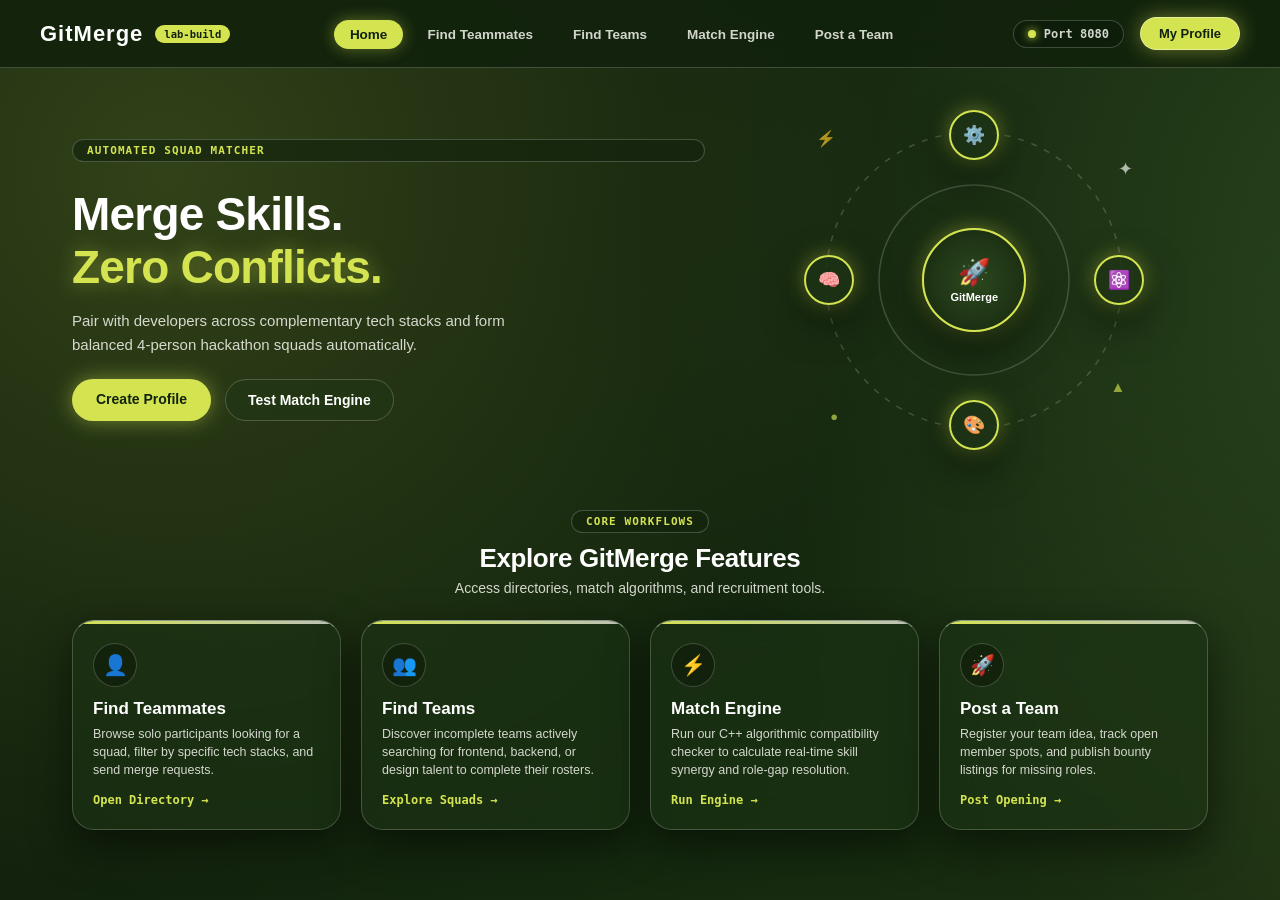
==== frontend/index.html @ 4eda2b62 "Frontend Design 1" ====
<!DOCTYPE html>
<html lang="en">
<head>
    <meta charset="UTF-8">
    <meta name="viewport" content="width=device-width, initial-scale=1.0">
    <title>GitMerge | Hub</title>
    <link rel="stylesheet" href="css/style.css">
    <link rel="stylesheet" href="css/navbar.css">
    <link rel="stylesheet" href="css/cards.css">
</head>
<body>
    <header class="navbar">
        <div class="nav-brand">
            <a href="index.html" class="brand-title">GitMerge</a>
            <span class="brand-badge">lab-build</span>
        </div>
        <ul class="nav-links">
            <li><a href="index.html" class="nav-item active">Home</a></li>
            <li><a href="pages/find-teammates.html" class="nav-item">Find Teammates</a></li>
            <li><a href="pages/find-teams.html" class="nav-item">Find Teams</a></li>
            <li><a href="pages/match-engine.html" class="nav-item">Match Engine</a></li>
            <li><a href="pages/create-squad.html" class="nav-item">Post a Team</a></li>
        </ul>
        <div class="nav-right">
            <span class="engine-status"><span class="pulse-dot"></span>Port 8080</span>
            <a href="pages/profile.html" class="btn-profile-link">My Profile</a>
        </div>
    </header>

    <!-- Hero Section -->
    <section class="hero-orbit-section">
        <div class="hero-text-content">
            <span class="directory-badge">Automated Squad Matcher</span>
            <h1 class="hero-title">Merge Skills.<br><span class="highlight-lime">Zero Conflicts.</span></h1>
            <p class="hero-desc">
                Pair with developers across complementary tech stacks and form balanced 4-person hackathon squads automatically.
            </p>
            <div class="hero-actions">
                <a href="pages/profile.html" class="btn-hero-primary">Create Profile</a>
                <a href="pages/match-engine.html" class="btn-hero-secondary">Test Match Engine</a>
            </div>
        </div>

        <div class="orbit-stage" id="orbitStage">
            <div class="floating-particle p1">⚡</div>
            <div class="floating-particle p2">✦</div>
            <div class="floating-particle p3">●</div>
            <div class="floating-particle p4">▲</div>

            <div class="orbit-center">
                <div class="center-core">
                    <span class="core-icon">🚀</span>
                    <span class="core-label">GitMerge</span>
                </div>
                <div class="center-pulse"></div>
            </div>

            <!-- Explicit inline fill="none" prevents black circle bug -->
            <svg class="orbit-svg-tracks" viewBox="0 0 360 360" width="360" height="360" style="fill: none;">
                <circle class="track-circle track-outer" cx="180" cy="180" r="148" fill="none"></circle>
                <circle class="track-circle track-inner" cx="180" cy="180" r="95" fill="none"></circle>
            </svg>

            <div class="orbit-ring" id="orbitRing">
                <div class="orbit-node node-1">
                    <span class="node-icon">⚙️</span>
                    <span class="node-tooltip">C++ Backend</span>
                </div>
                <div class="orbit-node node-2">
                    <span class="node-icon">⚛️</span>
                    <span class="node-tooltip">Frontend Dev</span>
                </div>
                <div class="orbit-node node-3">
                    <span class="node-icon">🎨</span>
                    <span class="node-tooltip">UI/UX Design</span>
                </div>
                <div class="orbit-node node-4">
                    <span class="node-icon">🧠</span>
                    <span class="node-tooltip">AI / ML</span>
                </div>
            </div>
        </div>
    </section>

    <!-- 4 Feature Shortcuts Section -->
    <section class="shortcuts-section">
        <header class="shortcuts-header">
            <span class="directory-badge">Core Workflows</span>
            <h2>Explore GitMerge Features</h2>
            <p>Access directories, match algorithms, and recruitment tools.</p>
        </header>

        <div class="shortcuts-grid">
            <a href="pages/find-teammates.html" class="shortcut-card">
                <div>
                    <div class="shortcut-icon-bubble">👤</div>
                    <h3 class="shortcut-title">Find Teammates</h3>
                    <p class="shortcut-desc">Browse solo participants looking for a squad, filter by specific tech stacks, and send merge requests.</p>
                </div>
                <span class="shortcut-action-link">Open Directory &rarr;</span>
            </a>

            <a href="pages/find-teams.html" class="shortcut-card">
                <div>
                    <div class="shortcut-icon-bubble">👥</div>
                    <h3 class="shortcut-title">Find Teams</h3>
                    <p class="shortcut-desc">Discover incomplete teams actively searching for frontend, backend, or design talent to complete their rosters.</p>
                </div>
                <span class="shortcut-action-link">Explore Squads &rarr;</span>
            </a>

            <a href="pages/match-engine.html" class="shortcut-card">
                <div>
                    <div class="shortcut-icon-bubble">⚡</div>
                    <h3 class="shortcut-title">Match Engine</h3>
                    <p class="shortcut-desc">Run our C++ algorithmic compatibility checker to calculate real-time skill synergy and role-gap resolution.</p>
                </div>
                <span class="shortcut-action-link">Run Engine &rarr;</span>
            </a>

            <a href="pages/create-squad.html" class="shortcut-card">
                <div>
                    <div class="shortcut-icon-bubble">🚀</div>
                    <h3 class="shortcut-title">Post a Team</h3>
                    <p class="shortcut-desc">Register your team idea, track open member spots, and publish bounty listings for missing roles.</p>
                </div>
                <span class="shortcut-action-link">Post Opening &rarr;</span>
            </a>
        </div>
    </section>

    <script src="js/config.js"></script>
    <script>
        document.addEventListener("DOMContentLoaded", () => {
            const stage = document.getElementById("orbitStage");
            if (stage) {
                window.addEventListener("mousemove", (e) => {
                    const x = (window.innerWidth / 2 - e.pageX) / 45;
                    const y = (window.innerHeight / 2 - e.pageY) / 45;
                    stage.style.transform = `perspective(1000px) rotateY(${-x}deg) rotateX(${y}deg)`;
                });
                window.addEventListener("mouseleave", () => {
                    stage.style.transform = `perspective(1000px) rotateY(0deg) rotateX(0deg)`;
                });
            }
        });
    </script>
</body>
</html>
---- frontend/css/style.css ----
/* frontend/css/style.css */

* {
    margin: 0;
    padding: 0;
    box-sizing: border-box;
    font-family: -apple-system, BlinkMacSystemFont, "Plus Jakarta Sans", "Segoe UI", Roboto, sans-serif;
    transition: background-color 0.2s ease, border-color 0.2s ease, transform 0.2s ease, box-shadow 0.2s ease;
}

:root {
    --c-forest: #304E21;
    --c-forest-dark: #162C10;
    --c-lime: #D4E451;
    --c-white: #FFFFFF;
    --c-offwhite: #F4F6EE;

    /* Elevated translucent surfaces */
    --bg-main: #12220D;
    --bg-glass-card: rgba(28, 52, 20, 0.55);
    --bg-glass-hover: rgba(38, 70, 28, 0.7);
    --bg-glass-input: rgba(16, 32, 11, 0.7);

    /* Text */
    --text-primary: #FFFFFF;
    --text-dark: #12220D;
    --text-muted: rgba(244, 246, 238, 0.85);
    --text-dim: rgba(244, 246, 238, 0.55);

    /* Borders & Shadows */
    --border-glass: rgba(255, 255, 255, 0.2);
    --border-glass-top: rgba(255, 255, 255, 0.5);
    --border-hover: rgba(212, 228, 81, 0.75);

    --shadow-card: 0 16px 40px rgba(4, 10, 3, 0.65);
    --shadow-card-hover: 0 24px 50px rgba(4, 10, 3, 0.8), 0 0 20px rgba(212, 228, 81, 0.35);
    --glow-lime: 0 0 20px rgba(212, 228, 81, 0.45);
}

body {
    background-color: var(--bg-main);
    background-image: 
        radial-gradient(circle at 10% 15%, rgba(212, 228, 81, 0.16) 0px, transparent 40%),
        radial-gradient(circle at 85% 20%, rgba(48, 78, 33, 0.75) 0px, transparent 45%),
        radial-gradient(circle at 50% 85%, rgba(22, 44, 16, 0.98) 0px, transparent 60%),
        radial-gradient(circle at 90% 85%, rgba(212, 228, 81, 0.14) 0px, transparent 45%);
    background-attachment: fixed;
    background-size: 130% 130%;
    color: var(--text-primary);
    min-height: 100vh;
    display: flex;
    flex-direction: column;
    overflow-x: hidden;
}

a {
    color: inherit;
    text-decoration: none;
}
---- frontend/css/navbar.css ----
/* frontend/css/navbar.css */

.navbar {
    position: fixed;
    top: 0;
    left: 0;
    width: 100%;
    height: 68px;
    display: flex;
    justify-content: space-between;
    align-items: center;
    padding: 0 40px;
    background: rgba(18, 34, 13, 0.92);
    backdrop-filter: blur(18px);
    -webkit-backdrop-filter: blur(18px);
    border-bottom: 1px solid var(--border-glass);
    z-index: 1000;
}

.nav-brand {
    display: flex;
    align-items: center;
    gap: 12px;
}

.brand-title {
    font-size: 22px;
    font-weight: 900;
    letter-spacing: 1px;
    color: var(--c-white);
    text-decoration: none;
}

.brand-badge {
    font-size: 10.5px;
    font-family: monospace;
    font-weight: 800;
    background: var(--c-lime);
    color: var(--text-dark);
    padding: 3px 9px;
    border-radius: 20px;
}

.nav-links {
    display: flex;
    align-items: center;
    gap: 8px;
    list-style: none;
}

.nav-item {
    font-size: 13.5px;
    font-weight: 700;
    padding: 7px 16px;
    border-radius: 30px;
    color: var(--text-muted);
    text-decoration: none;
}

.nav-item:hover {
    color: var(--c-white);
    background: rgba(255, 255, 255, 0.08);
}

.nav-item.active {
    color: var(--text-dark);
    background: var(--c-lime);
    font-weight: 800;
    box-shadow: 0 0 16px rgba(212, 228, 81, 0.4);
}

.nav-right {
    display: flex;
    align-items: center;
    gap: 16px;
}

.engine-status {
    font-size: 12px;
    font-family: monospace;
    font-weight: 700;
    background: rgba(14, 28, 10, 0.7);
    padding: 6px 14px;
    border-radius: 30px;
    border: 1px solid var(--border-glass);
    color: var(--text-muted);
    display: flex;
    align-items: center;
    gap: 8px;
}

.pulse-dot {
    width: 8px;
    height: 8px;
    background: var(--c-lime);
    border-radius: 50%;
    box-shadow: 0 0 8px var(--c-lime);
}

.btn-profile-link {
    font-size: 13px;
    font-weight: 800;
    padding: 8px 18px;
    border-radius: 30px;
    background: var(--c-lime);
    color: var(--text-dark);
    border: 1px solid rgba(255, 255, 255, 0.4);
    box-shadow: var(--glow-lime);
    text-decoration: none;
}

.btn-profile-link:hover {
    filter: brightness(1.1);
    transform: translateY(-2px);
}
---- frontend/css/cards.css ----
/* frontend/css/cards.css */

/* ========================================================
   HERO ORBITAL SECTION (CLEAN TOP CLEARANCE)
   ======================================================== */
.hero-orbit-section {
    max-width: 1200px;
    width: 100%;
    margin: 0 auto;
    padding: 100px 32px 30px 32px;
    display: grid;
    grid-template-columns: 1.15fr 0.85fr;
    align-items: center;
    gap: 36px;
}

.hero-text-content {
    display: flex;
    flex-direction: column;
    gap: 16px;
    z-index: 2;
}

.hero-title {
    font-size: 46px;
    font-weight: 900;
    line-height: 1.15;
    letter-spacing: -0.8px;
    color: var(--c-white);
}

.highlight-lime {
    color: var(--c-lime);
    text-shadow: var(--glow-lime);
}

.hero-desc {
    font-size: 15px;
    color: var(--text-muted);
    line-height: 1.6;
    max-width: 480px;
}

.hero-actions {
    display: flex;
    gap: 14px;
    margin-top: 6px;
}

.btn-hero-primary {
    background: var(--c-lime);
    color: var(--text-dark);
    font-weight: 800;
    padding: 12px 24px;
    border-radius: 40px;
    box-shadow: var(--glow-lime);
    font-size: 14px;
    text-decoration: none;
    display: inline-block;
}

.btn-hero-primary:hover {
    transform: translateY(-2px) scale(1.02);
}

.btn-hero-secondary {
    background: rgba(31, 54, 21, 0.45);
    backdrop-filter: blur(14px);
    -webkit-backdrop-filter: blur(14px);
    color: var(--c-white);
    border: 1px solid var(--border-glass);
    font-weight: 700;
    padding: 12px 22px;
    border-radius: 40px;
    font-size: 14px;
    text-decoration: none;
    display: inline-block;
}

.btn-hero-secondary:hover {
    border-color: var(--c-lime);
    color: var(--c-lime);
    transform: translateY(-2px);
}

/* Orbit Stage Display */
.orbit-stage {
    position: relative;
    width: 360px;
    height: 360px;
    margin: 0 auto;
    display: flex;
    justify-content: center;
    align-items: center;
    transition: transform 0.15s ease-out;
}

.orbit-svg-tracks {
    position: absolute;
    width: 100%;
    height: 100%;
    pointer-events: none;
}

.track-circle {
    fill: none;
    stroke: rgba(255, 255, 255, 0.18);
    stroke-width: 1.5;
}

.track-outer {
    stroke-dasharray: 6 8;
    animation: trackRotate 60s linear infinite;
    transform-origin: 180px 180px;
}

@keyframes trackRotate {
    100% { transform: rotate(360deg); }
}

.orbit-center {
    position: absolute;
    width: 104px;
    height: 104px;
    border-radius: 50%;
    z-index: 5;
    display: flex;
    justify-content: center;
    align-items: center;
}

.center-core {
    width: 100%;
    height: 100%;
    background: radial-gradient(circle, rgba(48, 78, 33, 0.85), rgba(20, 36, 14, 0.95));
    backdrop-filter: blur(16px);
    border: 2px solid var(--c-lime);
    border-radius: 50%;
    display: flex;
    flex-direction: column;
    justify-content: center;
    align-items: center;
    gap: 3px;
    box-shadow: var(--shadow-card), var(--glow-lime);
    z-index: 6;
}

.core-icon {
    font-size: 26px;
    animation: coreBounce 3s ease-in-out infinite alternate;
}

@keyframes coreBounce {
    0% { transform: translateY(-2px); }
    100% { transform: translateY(2px) scale(1.05); }
}

.core-label {
    font-size: 11px;
    font-weight: 900;
    color: var(--c-white);
}

.center-pulse {
    position: absolute;
    width: 100%;
    height: 100%;
    border-radius: 50%;
    border: 2px solid var(--c-lime);
    opacity: 0.8;
    animation: corePulseRing 3.5s cubic-bezier(0.215, 0.61, 0.355, 1) infinite;
    z-index: 4;
}

@keyframes corePulseRing {
    0% { transform: scale(0.9); opacity: 0.8; }
    100% { transform: scale(1.6); opacity: 0; }
}

.orbit-ring {
    position: absolute;
    width: 100%;
    height: 100%;
    border-radius: 50%;
    animation: ringOrbit 28s linear infinite;
    transform-origin: center center;
}

.orbit-ring:hover {
    animation-play-state: paused;
}

@keyframes ringOrbit {
    0% { transform: rotate(0deg); }
    100% { transform: rotate(360deg); }
}

.orbit-node {
    position: absolute;
    width: 50px;
    height: 50px;
    border-radius: 50%;
    background: rgba(30, 52, 22, 0.6);
    backdrop-filter: blur(14px);
    border: 2px solid var(--c-lime);
    display: flex;
    justify-content: center;
    align-items: center;
    font-size: 18px;
    box-shadow: var(--shadow-card), var(--glow-lime);
    cursor: pointer;
    animation: counterRotate 28s linear infinite;
}

.orbit-ring:hover .orbit-node {
    animation-play-state: paused;
}

@keyframes counterRotate {
    0% { transform: rotate(0deg); }
    100% { transform: rotate(-360deg); }
}

.node-1 { top: 10px; left: calc(50% - 25px); }
.node-2 { top: calc(50% - 25px); right: 10px; }
.node-3 { bottom: 10px; left: calc(50% - 25px); }
.node-4 { top: calc(50% - 25px); left: 10px; }

.node-tooltip {
    position: absolute;
    bottom: -22px;
    background: var(--c-lime);
    color: var(--text-dark);
    font-size: 10px;
    font-weight: 800;
    padding: 2px 7px;
    border-radius: 10px;
    white-space: nowrap;
    opacity: 0;
    transform: translateY(4px);
    pointer-events: none;
    transition: opacity 0.2s, transform 0.2s;
}

.orbit-node:hover {
    background: var(--c-lime);
    transform: scale(1.15) !important;
}

.orbit-node:hover .node-tooltip {
    opacity: 1;
    transform: translateY(0);
}

.floating-particle {
    position: absolute;
    color: var(--c-lime);
    opacity: 0.65;
    pointer-events: none;
    z-index: 1;
}

.p1 { top: 8%; left: 6%; font-size: 16px; }
.p2 { top: 16%; right: 6%; font-size: 18px; color: var(--c-white); }
.p3 { bottom: 10%; left: 10%; font-size: 13px; }
.p4 { bottom: 18%; right: 8%; font-size: 15px; }

/* ========================================================
   SHORTCUTS SECTION (SLIDE 2 OF HOME)
   ======================================================== */
.shortcuts-section {
    max-width: 1200px;
    width: 100%;
    margin: 20px auto 60px auto;
    padding: 0 32px;
}

.shortcuts-header {
    text-align: center;
    margin-bottom: 24px;
}

.shortcuts-header h2 {
    font-size: 26px;
    font-weight: 900;
    color: var(--c-white);
    letter-spacing: -0.4px;
    margin-bottom: 6px;
}

.shortcuts-header p {
    font-size: 14px;
    color: var(--text-muted);
}

.shortcuts-grid {
    display: grid;
    grid-template-columns: repeat(auto-fit, minmax(240px, 1fr));
    gap: 20px;
    width: 100%;
}

.shortcut-card {
    background: var(--bg-glass-card);
    backdrop-filter: blur(16px);
    border: 1px solid var(--border-glass);
    border-top: 1.5px solid var(--border-glass-top);
    border-radius: 22px;
    padding: 22px 20px;
    display: flex;
    flex-direction: column;
    justify-content: space-between;
    min-height: 195px;
    text-decoration: none;
    position: relative;
    overflow: hidden;
    box-shadow: var(--shadow-card);
}

.shortcut-card::before {
    content: '';
    position: absolute;
    top: 0;
    left: 0;
    width: 100%;
    height: 3px;
    background: linear-gradient(90deg, var(--c-lime), rgba(255, 255, 255, 0.7));
}

.shortcut-card:hover {
    background: var(--bg-glass-hover);
    transform: translateY(-5px);
    box-shadow: var(--shadow-card-hover);
    border-color: var(--border-hover);
}

.shortcut-icon-bubble {
    width: 44px;
    height: 44px;
    border-radius: 50%;
    background: rgba(14, 28, 10, 0.65);
    border: 1px solid var(--border-glass);
    display: flex;
    justify-content: center;
    align-items: center;
    font-size: 20px;
    margin-bottom: 12px;
}

.shortcut-title {
    font-size: 17px;
    font-weight: 800;
    color: var(--c-white);
    margin-bottom: 6px;
}

.shortcut-desc {
    font-size: 12.5px;
    color: var(--text-muted);
    line-height: 1.45;
    margin-bottom: 14px;
}

.shortcut-action-link {
    font-size: 12px;
    font-weight: 800;
    color: var(--c-lime);
    display: flex;
    align-items: center;
    gap: 6px;
    font-family: monospace;
}

/* ========================================================
   DIRECTORY FEEDS (FIND TEAMMATES & FIND TEAMS)
   ======================================================== */
.directory-container {
    flex: 1;
    max-width: 1200px;
    width: 100%;
    margin: 0 auto;
    padding: 104px 32px 50px 32px;
}

.directory-header {
    text-align: center;
    margin-bottom: 24px;
}

.directory-badge {
    display: inline-block;
    font-size: 11px;
    font-family: monospace;
    font-weight: 800;
    text-transform: uppercase;
    letter-spacing: 0.1em;
    padding: 4px 14px;
    border-radius: 30px;
    background: rgba(20, 36, 14, 0.7);
    border: 1px solid var(--border-glass);
    color: var(--c-lime);
    margin-bottom: 10px;
}

.directory-header h1 {
    font-size: 30px;
    font-weight: 900;
    color: var(--c-white);
    letter-spacing: -0.5px;
    margin-bottom: 6px;
}

.directory-header p {
    font-size: 14px;
    color: var(--text-muted);
    max-width: 500px;
    margin: 0 auto;
}

.filter-bar {
    display: flex;
    justify-content: center;
    margin-bottom: 32px;
}

.search-wrapper {
    position: relative;
    width: 100%;
    max-width: 520px;
}

.search-icon {
    position: absolute;
    left: 18px;
    top: 50%;
    transform: translateY(-50%);
    font-size: 15px;
    color: var(--c-lime);
    pointer-events: none;
}

.search-input {
    width: 100%;
    padding: 14px 22px 14px 48px;
    background: rgba(18, 34, 12, 0.5);
    backdrop-filter: blur(16px);
    border: 1px solid var(--border-glass);
    border-radius: 40px;
    color: var(--c-white);
    font-size: 14px;
    font-weight: 600;
    outline: none;
    box-shadow: var(--shadow-card);
}

.search-input:focus {
    border-color: var(--c-lime);
    background: rgba(22, 42, 16, 0.75);
    box-shadow: var(--glow-lime);
}

.card-grid {
    display: grid;
    grid-template-columns: repeat(auto-fill, minmax(320px, 1fr));
    gap: 22px;
    width: 100%;
}

/* Solo Dev & Squad Bento Cards */
.card-grid .dev-card,
.card-grid .squad-preview-card,
.dev-card,
.squad-preview-card {
    background: var(--bg-glass-card);
    backdrop-filter: blur(16px);
    -webkit-backdrop-filter: blur(16px);
    border: 1px solid var(--border-glass);
    border-top: 1.5px solid var(--border-glass-top);
    border-radius: 22px;
    padding: 22px 24px;
    box-shadow: var(--shadow-card);
    display: flex;
    flex-direction: column;
    justify-content: space-between;
    min-height: 380px;
    position: relative;
    overflow: hidden;
}

.card-grid .dev-card::before,
.card-grid .squad-preview-card::before,
.dev-card::before,
.squad-preview-card::before {
    content: '';
    position: absolute;
    top: 0;
    left: 0;
    width: 100%;
    height: 3px;
    background: linear-gradient(90deg, var(--c-lime), rgba(255, 255, 255, 0.8));
}

.card-grid .dev-card:hover,
.card-grid .squad-preview-card:hover {
    background: var(--bg-glass-hover);
    transform: translateY(-5px);
    box-shadow: var(--shadow-card-hover);
    border-color: var(--border-hover);
}

.card-top, .squad-top {
    display: flex;
    justify-content: space-between;
    align-items: flex-start;
    margin-bottom: 12px;
}

.avatar-circle {
    width: 44px;
    height: 44px;
    border-radius: 50%;
    background: linear-gradient(135deg, var(--c-lime), rgba(20, 36, 14, 0.9));
    border: 2px solid var(--c-white);
    display: flex;
    justify-content: center;
    align-items: center;
    font-size: 15px;
    font-weight: 900;
    color: var(--text-dark);
}

.status-indicator, .capacity-badge {
    font-size: 11px;
    font-family: monospace;
    font-weight: 800;
    padding: 4px 11px;
    border-radius: 30px;
    background: rgba(14, 28, 10, 0.65);
    border: 1px solid rgba(212, 228, 81, 0.5);
    color: var(--c-lime);
}

.card-name, .squad-name {
    font-size: 20px;
    font-weight: 800;
    color: var(--c-white);
    margin-bottom: 3px;
}

.card-meta, .track-tag {
    font-size: 12px;
    color: var(--text-muted);
    margin-bottom: 10px;
}

.track-tag {
    color: var(--c-lime);
    font-weight: 800;
}

.role-pill {
    display: inline-block;
    font-size: 11px;
    font-weight: 800;
    font-family: monospace;
    padding: 4px 12px;
    background: rgba(16, 32, 12, 0.7);
    border: 1px solid var(--border-glass);
    border-radius: 20px;
    color: var(--c-lime);
    margin-bottom: 12px;
    width: fit-content;
}

.card-bio, .squad-pitch {
    font-size: 13px;
    color: var(--text-muted);
    line-height: 1.5;
    margin-bottom: 14px;
    display: -webkit-box;
    -webkit-line-clamp: 3;
    -webkit-box-orient: vertical;
    overflow: hidden;
}

.card-skills-cloud {
    display: flex;
    flex-wrap: wrap;
    gap: 6px;
    margin-bottom: 14px;
}

.badge-skill {
    font-size: 10.5px;
    font-family: monospace;
    font-weight: 700;
    background: rgba(14, 28, 10, 0.6);
    border: 1px solid var(--border-glass);
    padding: 3px 9px;
    border-radius: 20px;
    color: var(--c-white);
}

.squad-roster-box {
    background: rgba(12, 24, 8, 0.5);
    border: 1px solid var(--border-glass);
    border-radius: 14px;
    padding: 10px 12px;
    margin-bottom: 12px;
}

.box-mini-label {
    display: block;
    font-size: 10px;
    font-family: monospace;
    font-weight: 800;
    text-transform: uppercase;
    color: var(--text-dim);
    margin-bottom: 6px;
}

.roster-avatar-row {
    display: flex;
    flex-wrap: wrap;
    gap: 6px;
}

.roster-chip {
    font-size: 11.5px;
    font-weight: 700;
    color: var(--c-white);
    background: rgba(255, 255, 255, 0.1);
    border: 1px solid var(--border-glass);
    padding: 3px 9px;
    border-radius: 20px;
}

.bounty-alert-card {
    background: rgba(212, 228, 81, 0.08);
    border: 1.5px dashed rgba(212, 228, 81, 0.45);
    border-radius: 16px;
    padding: 12px 14px;
    margin-bottom: 14px;
}

.bounty-header {
    display: flex;
    align-items: center;
    gap: 6px;
    margin-bottom: 3px;
}

.bounty-pulse-dot {
    width: 6px;
    height: 6px;
    border-radius: 50%;
    background: var(--c-lime);
}

.bounty-title {
    font-size: 10.5px;
    font-family: monospace;
    font-weight: 800;
    color: var(--c-lime);
}

.bounty-role {
    font-size: 14px;
    font-weight: 800;
    color: var(--c-white);
    margin-bottom: 6px;
}

.bounty-stack-tags {
    display: flex;
    flex-wrap: wrap;
    gap: 5px;
}

.card-footer, .squad-footer {
    border-top: 1px solid var(--border-glass);
    padding-top: 12px;
    display: flex;
    justify-content: space-between;
    align-items: center;
    margin-top: auto;
}

.card-branch-tag {
    font-size: 11px;
    font-family: monospace;
    color: var(--text-dim);
}

.btn-action {
    background: var(--c-lime);
    color: var(--text-dark);
    border: none;
    padding: 8px 18px;
    border-radius: 30px;
    font-size: 12px;
    font-weight: 800;
    cursor: pointer;
    box-shadow: var(--glow-lime);
}

.btn-action:hover {
    filter: brightness(1.1);
    transform: translateY(-2px) scale(1.03);
}

@media (max-width: 900px) {
    .hero-orbit-section {
        grid-template-columns: 1fr;
        text-align: center;
        padding-top: 85px;
    }
    .hero-desc { margin: 0 auto; }
    .hero-actions { justify-content: center; }
    .orbit-stage { width: 310px; height: 310px; }
}
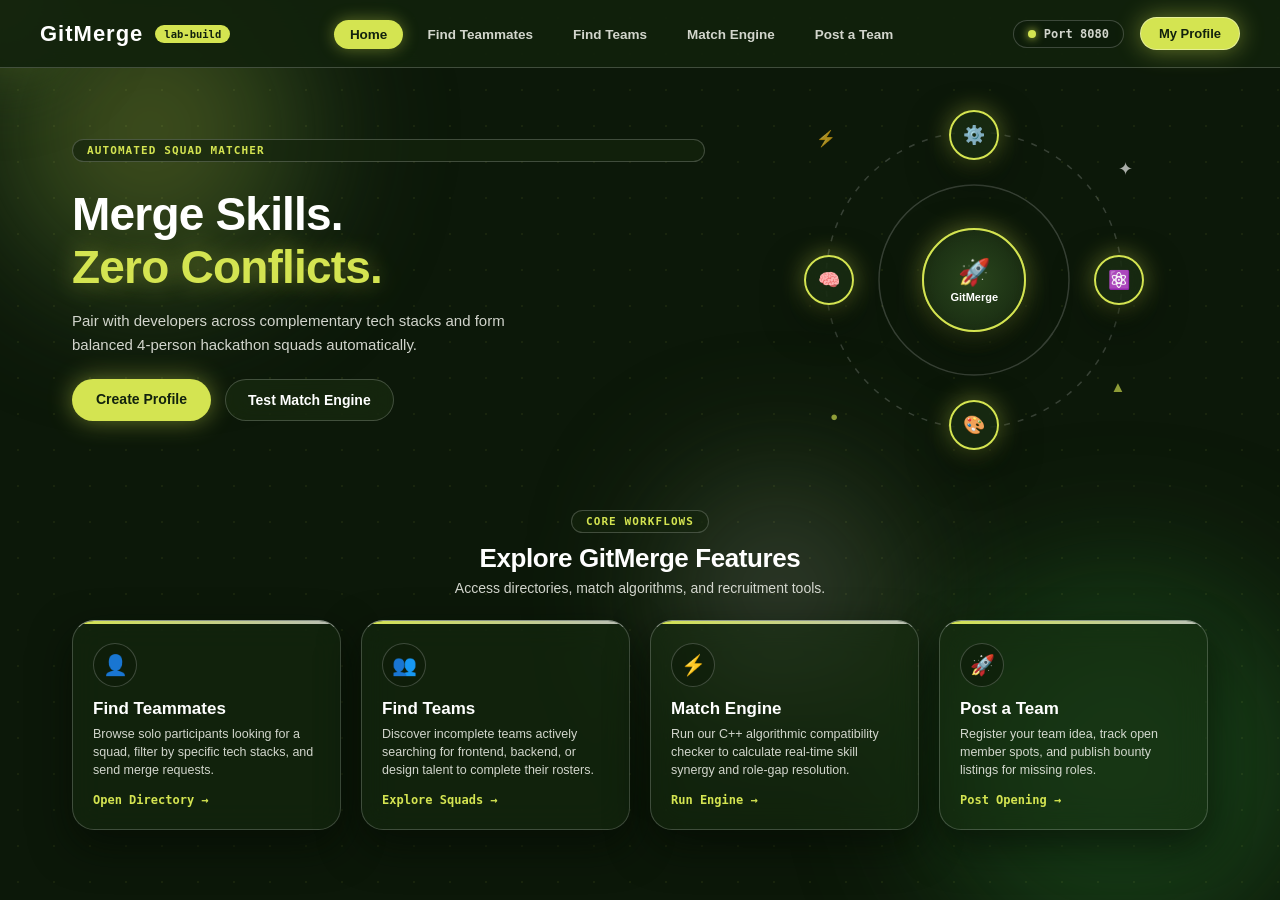
==== commit d03cac22: "Login Page Frontend" ====
--- a/frontend/index.html
+++ b/frontend/index.html
@@ -9,6 +9,14 @@
     <link rel="stylesheet" href="css/cards.css">
 </head>
 <body>
+    <!-- INTERACTIVE BACKGROUND CANVAS -->
+    <div class="global-bg-canvas">
+        <div class="bg-orb orb-1"></div>
+        <div class="bg-orb orb-2"></div>
+        <div class="bg-orb orb-3"></div>
+        <div class="mouse-follower-glow" id="mouseGlow"></div>
+    </div>
+
     <header class="navbar">
         <div class="nav-brand">
             <a href="index.html" class="brand-title">GitMerge</a>
@@ -131,18 +139,31 @@
 
     <script src="js/config.js"></script>
     <script>
+        // Interactive Mouse Follower & 3D Tilt
         document.addEventListener("DOMContentLoaded", () => {
+            const glow = document.getElementById("mouseGlow");
             const stage = document.getElementById("orbitStage");
-            if (stage) {
-                window.addEventListener("mousemove", (e) => {
+
+            window.addEventListener("mousemove", (e) => {
+                // Move the interactive background glow
+                if (glow) {
+                    glow.style.left = `${e.clientX}px`;
+                    glow.style.top = `${e.clientY}px`;
+                }
+
+                // Smooth 3D parallax on the orbit hub
+                if (stage) {
                     const x = (window.innerWidth / 2 - e.pageX) / 45;
                     const y = (window.innerHeight / 2 - e.pageY) / 45;
                     stage.style.transform = `perspective(1000px) rotateY(${-x}deg) rotateX(${y}deg)`;
-                });
-                window.addEventListener("mouseleave", () => {
+                }
+            });
+
+            window.addEventListener("mouseleave", () => {
+                if (stage) {
                     stage.style.transform = `perspective(1000px) rotateY(0deg) rotateX(0deg)`;
-                });
-            }
+                }
+            });
         });
     </script>
 </body>
--- a/frontend/css/style.css
+++ b/frontend/css/style.css
@@ -9,17 +9,18 @@
 }
 
 :root {
+    /* Palette Tokens */
     --c-forest: #304E21;
-    --c-forest-dark: #162C10;
+    --c-forest-dark: #12220D;
     --c-lime: #D4E451;
     --c-white: #FFFFFF;
     --c-offwhite: #F4F6EE;
 
-    /* Elevated translucent surfaces */
-    --bg-main: #12220D;
-    --bg-glass-card: rgba(28, 52, 20, 0.55);
-    --bg-glass-hover: rgba(38, 70, 28, 0.7);
-    --bg-glass-input: rgba(16, 32, 11, 0.7);
+    /* Specular Translucent Glass Surfaces */
+    --bg-main: #0c1809;
+    --bg-glass-card: rgba(24, 46, 17, 0.48);
+    --bg-glass-hover: rgba(36, 68, 26, 0.68);
+    --bg-glass-input: rgba(12, 24, 8, 0.65);
 
     /* Text */
     --text-primary: #FFFFFF;
@@ -27,30 +28,135 @@
     --text-muted: rgba(244, 246, 238, 0.85);
     --text-dim: rgba(244, 246, 238, 0.55);
 
-    /* Borders & Shadows */
+    /* Borders & Accents */
     --border-glass: rgba(255, 255, 255, 0.2);
     --border-glass-top: rgba(255, 255, 255, 0.5);
     --border-hover: rgba(212, 228, 81, 0.75);
 
+    /* Shadows & Glow */
     --shadow-card: 0 16px 40px rgba(4, 10, 3, 0.65);
     --shadow-card-hover: 0 24px 50px rgba(4, 10, 3, 0.8), 0 0 20px rgba(212, 228, 81, 0.35);
-    --glow-lime: 0 0 20px rgba(212, 228, 81, 0.45);
+    --glow-lime: 0 0 24px rgba(212, 228, 81, 0.45);
 }
 
 body {
     background-color: var(--bg-main);
-    background-image: 
-        radial-gradient(circle at 10% 15%, rgba(212, 228, 81, 0.16) 0px, transparent 40%),
-        radial-gradient(circle at 85% 20%, rgba(48, 78, 33, 0.75) 0px, transparent 45%),
-        radial-gradient(circle at 50% 85%, rgba(22, 44, 16, 0.98) 0px, transparent 60%),
-        radial-gradient(circle at 90% 85%, rgba(212, 228, 81, 0.14) 0px, transparent 45%);
-    background-attachment: fixed;
-    background-size: 130% 130%;
     color: var(--text-primary);
     min-height: 100vh;
     display: flex;
     flex-direction: column;
     overflow-x: hidden;
+    position: relative;
+}
+
+/* ========================================================
+   REFINED BACKGROUND CANVAS & INTERACTIVE ORBS
+   ======================================================== */
+.global-bg-canvas {
+    position: fixed;
+    top: 0;
+    left: 0;
+    width: 100vw;
+    height: 100vh;
+    pointer-events: none;
+    z-index: 0;
+    overflow: hidden;
+}
+
+/* 1. Cyber Dot-Grid Matrix Texture */
+.global-bg-canvas::before {
+    content: '';
+    position: absolute;
+    inset: 0;
+    background-image: radial-gradient(rgba(212, 228, 81, 0.1) 1.2px, transparent 1.2px);
+    background-size: 36px 36px;
+    opacity: 0.65;
+}
+
+/* 2. Refined, Clearer Background Energy Orbs */
+.bg-orb {
+    position: absolute;
+    border-radius: 50%;
+    filter: blur(55px); /* Reduced blur for a crisper, more defined glow */
+    opacity: 0.65;
+    mix-blend-mode: screen;
+    pointer-events: none;
+}
+
+/* Orb 1: Lime Sun (Top Left) */
+.orb-1 {
+    width: 380px;
+    height: 380px;
+    background: radial-gradient(circle, rgba(212, 228, 81, 0.5) 0%, rgba(48, 78, 33, 0.7) 60%, transparent 85%);
+    top: -60px;
+    left: -40px;
+    animation: floatOrbOne 20s ease-in-out infinite alternate;
+}
+
+/* Orb 2: Emerald Lagoon (Bottom Right) */
+.orb-2 {
+    width: 440px;
+    height: 440px;
+    background: radial-gradient(circle, rgba(63, 185, 80, 0.45) 0%, rgba(26, 77, 26, 0.65) 60%, transparent 85%);
+    bottom: -80px;
+    right: -60px;
+    animation: floatOrbTwo 24s ease-in-out infinite alternate;
+}
+
+/* Orb 3: Central Neon Satellite */
+.orb-3 {
+    width: 280px;
+    height: 280px;
+    background: radial-gradient(circle, rgba(226, 194, 230, 0.3) 0%, rgba(48, 78, 33, 0.6) 65%, transparent 85%);
+    top: 50%;
+    left: 50%;
+    animation: floatOrbThree 16s ease-in-out infinite alternate;
+}
+
+/* 3. Smaller, Sharper Cursor Follower */
+.mouse-follower-glow {
+    position: absolute;
+    width: 220px; /* Reduced from 380px to a smaller radius */
+    height: 220px; /* Reduced from 380px */
+    border-radius: 50%;
+    background: radial-gradient(circle, rgba(212, 228, 81, 0.45) 0%, rgba(48, 78, 33, 0.2) 50%, transparent 75%);
+    filter: blur(30px); /* Tighter blur for a focused, cleaner cursor aura */
+    pointer-events: none;
+    transform: translate(-50%, -50%);
+    transition: width 0.3s ease, height 0.3s ease;
+    will-change: left, top;
+}
+
+/* Floating Animations */
+@keyframes floatOrbOne {
+    0% { transform: translate(0, 0) scale(1); }
+    50% { transform: translate(120px, 80px) scale(1.1); }
+    100% { transform: translate(50px, 150px) scale(0.95); }
+}
+
+@keyframes floatOrbTwo {
+    0% { transform: translate(0, 0) scale(1); }
+    50% { transform: translate(-130px, -90px) scale(1.15); }
+    100% { transform: translate(-70px, -170px) scale(0.92); }
+}
+
+@keyframes floatOrbThree {
+    0% { transform: translate(0, 0) scale(0.9); }
+    33% { transform: translate(-100px, 70px) scale(1.05); }
+    66% { transform: translate(70px, -80px) scale(1); }
+    100% { transform: translate(-30px, 40px) scale(0.95); }
+}
+
+/* Ensure content stacks above canvas */
+.navbar,
+.hero-orbit-section,
+.shortcuts-section,
+.directory-container,
+.profile-container,
+.squad-container,
+.matcher-wrapper {
+    position: relative;
+    z-index: 10;
 }
 
 a {
